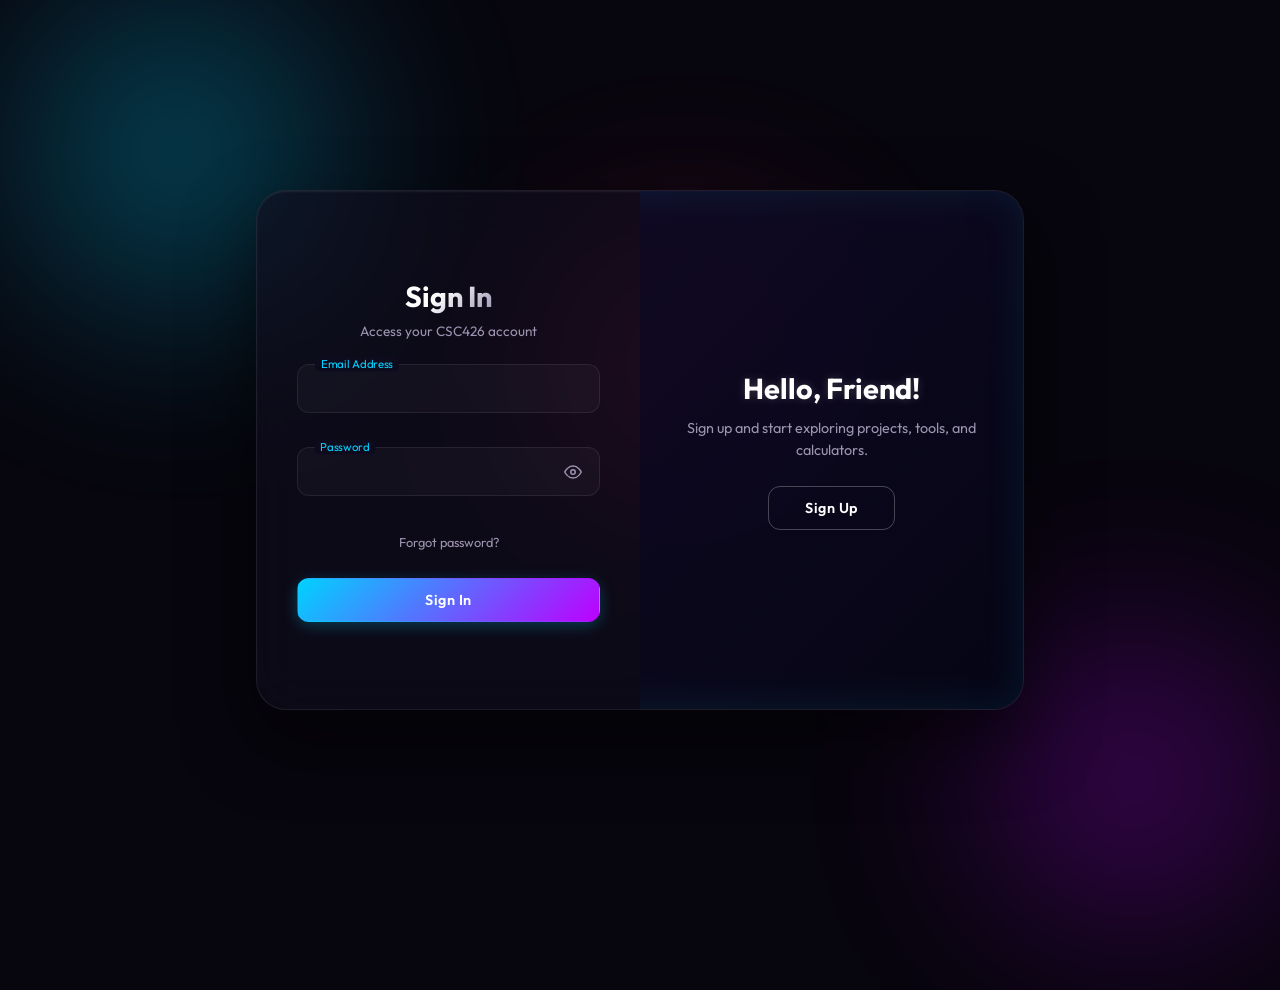
==== auth/index.html @ 29e70bf6 "Reorganize folders and add premium login/signup portal" ====
<!DOCTYPE html>
<html lang="en">
<head>
    <meta charset="UTF-8">
    <meta name="viewport" content="width=device-width, initial-scale=1.0">
    <meta name="description" content="A premium, highly aesthetic Login and Sign Up portal with smooth sliding transitions, client-side validation, and glassmorphic synthwave aesthetics.">
    <title>CSC426 Auth Portal</title>
    <!-- Google Fonts -->
    <link rel="preconnect" href="https://fonts.googleapis.com">
    <link rel="preconnect" href="https://fonts.gstatic.com" crossorigin>
    <link href="https://fonts.googleapis.com/css2?family=Outfit:wght@300;400;500;600;700&display=swap" rel="stylesheet">
    <link rel="stylesheet" href="style.css">
</head>
<body>
    <!-- Background Animated Glow Bubbles -->
    <div class="glow-bubble bubble-1"></div>
    <div class="glow-bubble bubble-2"></div>
    <div class="glow-bubble bubble-3"></div>

    <div class="container" id="container">
        <!-- Sign Up Form Panel -->
        <div class="form-container sign-up-container">
            <form id="signUpForm" novalidate>
                <h1>Create Account</h1>
                <p class="subtitle">Join the CSC426 platform today</p>
                
                <!-- Input Group: Name -->
                <div class="input-group">
                    <input type="text" id="signupName" required autocomplete="name">
                    <label for="signupName">Full Name</label>
                    <span class="error-msg" id="signupNameError"></span>
                </div>
                
                <!-- Input Group: Email -->
                <div class="input-group">
                    <input type="email" id="signupEmail" required autocomplete="email">
                    <label for="signupEmail">Email Address</label>
                    <span class="error-msg" id="signupEmailError"></span>
                </div>
                
                <!-- Input Group: Password -->
                <div class="input-group password-group">
                    <input type="password" id="signupPassword" required autocomplete="new-password">
                    <label for="signupPassword">Password</label>
                    <button type="button" class="toggle-password" aria-label="Toggle password visibility">
                        <!-- Eye Icon -->
                        <svg class="eye-open" width="18" height="18" viewBox="0 0 24 24" fill="none" stroke="currentColor" stroke-width="2" stroke-linecap="round" stroke-linejoin="round"><path d="M1 12s4-8 11-8 11 8 11 8-4 8-11 8-11-8-11-8z"/><circle cx="12" cy="12" r="3"/></svg>
                        <svg class="eye-closed hidden" width="18" height="18" viewBox="0 0 24 24" fill="none" stroke="currentColor" stroke-width="2" stroke-linecap="round" stroke-linejoin="round"><path d="M17.94 17.94A10.07 10.07 0 0 1 12 20c-7 0-11-8-11-8a18.45 18.45 0 0 1 5.06-5.94M9.9 4.24A9.12 9.12 0 0 1 12 4c7 0 11 8 11 8a18.5 18.5 0 0 1-2.16 3.19m-6.72-1.07a3 3 0 1 1-4.24-4.24"/><line x1="1" y1="1" x2="23" y2="23"/></svg>
                    </button>
                    <!-- Password Strength Meter -->
                    <div class="strength-meter">
                        <div class="strength-bar" id="strengthBar"></div>
                    </div>
                    <span class="strength-text" id="strengthText">Password strength</span>
                    <span class="error-msg" id="signupPasswordError"></span>
                </div>

                <!-- Input Group: Confirm Password -->
                <div class="input-group password-group">
                    <input type="password" id="signupConfirmPassword" required autocomplete="new-password">
                    <label for="signupConfirmPassword">Confirm Password</label>
                    <button type="button" class="toggle-password" aria-label="Toggle password visibility">
                        <svg class="eye-open" width="18" height="18" viewBox="0 0 24 24" fill="none" stroke="currentColor" stroke-width="2" stroke-linecap="round" stroke-linejoin="round"><path d="M1 12s4-8 11-8 11 8 11 8-4 8-11 8-11-8-11-8z"/><circle cx="12" cy="12" r="3"/></svg>
                        <svg class="eye-closed hidden" width="18" height="18" viewBox="0 0 24 24" fill="none" stroke="currentColor" stroke-width="2" stroke-linecap="round" stroke-linejoin="round"><path d="M17.94 17.94A10.07 10.07 0 0 1 12 20c-7 0-11-8-11-8a18.45 18.45 0 0 1 5.06-5.94M9.9 4.24A9.12 9.12 0 0 1 12 4c7 0 11 8 11 8a18.5 18.5 0 0 1-2.16 3.19m-6.72-1.07a3 3 0 1 1-4.24-4.24"/><line x1="1" y1="1" x2="23" y2="23"/></svg>
                    </button>
                    <span class="error-msg" id="signupConfirmPasswordError"></span>
                </div>

                <button class="btn btn-primary" type="submit">Sign Up</button>
                <div class="mobile-switch">Already have an account? <span id="mobileToLogin">Sign In</span></div>
            </form>
        </div>

        <!-- Sign In Form Panel -->
        <div class="form-container sign-in-container">
            <form id="signInForm" novalidate>
                <h1>Sign In</h1>
                <p class="subtitle">Access your CSC426 account</p>
                
                <!-- Input Group: Email -->
                <div class="input-group">
                    <input type="email" id="loginEmail" required autocomplete="email">
                    <label for="loginEmail">Email Address</label>
                    <span class="error-msg" id="loginEmailError"></span>
                </div>
                
                <!-- Input Group: Password -->
                <div class="input-group password-group">
                    <input type="password" id="loginPassword" required autocomplete="current-password">
                    <label for="loginPassword">Password</label>
                    <button type="button" class="toggle-password" aria-label="Toggle password visibility">
                        <svg class="eye-open" width="18" height="18" viewBox="0 0 24 24" fill="none" stroke="currentColor" stroke-width="2" stroke-linecap="round" stroke-linejoin="round"><path d="M1 12s4-8 11-8 11 8 11 8-4 8-11 8-11-8-11-8z"/><circle cx="12" cy="12" r="3"/></svg>
                        <svg class="eye-closed hidden" width="18" height="18" viewBox="0 0 24 24" fill="none" stroke="currentColor" stroke-width="2" stroke-linecap="round" stroke-linejoin="round"><path d="M17.94 17.94A10.07 10.07 0 0 1 12 20c-7 0-11-8-11-8a18.45 18.45 0 0 1 5.06-5.94M9.9 4.24A9.12 9.12 0 0 1 12 4c7 0 11 8 11 8a18.5 18.5 0 0 1-2.16 3.19m-6.72-1.07a3 3 0 1 1-4.24-4.24"/><line x1="1" y1="1" x2="23" y2="23"/></svg>
                    </button>
                    <span class="error-msg" id="loginPasswordError"></span>
                </div>

                <a href="#" class="forgot-password">Forgot password?</a>
                <button class="btn btn-primary" type="submit">Sign In</button>
                <div class="mobile-switch">Don't have an account? <span id="mobileToSignUp">Sign Up</span></div>
            </form>
        </div>

        <!-- Overlay Panel Container -->
        <div class="overlay-container">
            <div class="overlay">
                <!-- Overlay Left (Active when signing up is shown) -->
                <div class="overlay-panel overlay-left">
                    <h2>Welcome Back!</h2>
                    <p>Enter your details and continue your journey with the CSC426 platform.</p>
                    <button class="btn btn-ghost" id="signInBtn">Sign In</button>
                </div>
                <!-- Overlay Right (Active when signing in is shown) -->
                <div class="overlay-panel overlay-right">
                    <h2>Hello, Friend!</h2>
                    <p>Sign up and start exploring projects, tools, and calculators.</p>
                    <button class="btn btn-ghost" id="signUpBtn">Sign Up</button>
                </div>
            </div>
        </div>
    </div>

    <!-- Alert Dialog -->
    <div class="alert-dialog" id="alertDialog">
        <div class="alert-box">
            <div class="alert-icon" id="alertIcon"></div>
            <h3 class="alert-title" id="alertTitle">Alert</h3>
            <p class="alert-message" id="alertMessage">Message details go here.</p>
            <button class="btn btn-primary" id="alertCloseBtn">Okay</button>
        </div>
    </div>

    <!-- Scripts -->
    <script src="script.js"></script>
</body>
</html>
---- auth/style.css ----
/* CSS Variables for Premium Aesthetics */
:root {
    --bg-dark: #07050d;
    --card-bg: rgba(18, 14, 30, 0.6);
    --border-color: rgba(255, 255, 255, 0.08);
    --text-primary: #f5f3f7;
    --text-secondary: #9c94b0;

    /* Cyberpunk Glow Palettes */
    --neon-blue: #00d2ff;
    --neon-green: #39ff14;
    --neon-pink: #ff2a74;
    --neon-purple: #bd00ff;
    
    --input-bg: rgba(255, 255, 255, 0.03);
    --input-focus: rgba(0, 210, 255, 0.15);
    
    --font-sans: 'Outfit', -apple-system, BlinkMacSystemFont, sans-serif;
    --transition-speed: 0.6s;
    --easing: cubic-bezier(0.76, 0, 0.24, 1);
}

/* Reset and Base Styles */
* {
    margin: 0;
    padding: 0;
    box-sizing: border-box;
    font-family: var(--font-sans);
    user-select: none;
}

body {
    background-color: var(--bg-dark);
    color: var(--text-primary);
    min-height: 100vh;
    display: flex;
    justify-content: center;
    align-items: center;
    overflow: hidden;
    position: relative;
}

/* Ambient Animated Glow Bubbles */
.glow-bubble {
    position: absolute;
    border-radius: 50%;
    filter: blur(90px);
    opacity: 0.4;
    z-index: 0;
    pointer-events: none;
    animation: drift 25s infinite alternate ease-in-out;
}

.bubble-1 {
    width: 480px;
    height: 480px;
    background: radial-gradient(circle, var(--neon-blue) 0%, transparent 70%);
    top: -10%;
    left: -5%;
}

.bubble-2 {
    width: 420px;
    height: 420px;
    background: radial-gradient(circle, var(--neon-purple) 0%, transparent 70%);
    bottom: -10%;
    right: -5%;
    animation-delay: -5s;
}

.bubble-3 {
    width: 350px;
    height: 350px;
    background: radial-gradient(circle, var(--neon-pink) 0%, transparent 70%);
    bottom: 40%;
    left: 40%;
    animation-delay: -10s;
}

@keyframes drift {
    0% { transform: translate(0, 0) scale(1) rotate(0deg); }
    50% { transform: translate(60px, -60px) scale(1.15) rotate(180deg); }
    100% { transform: translate(-40px, 40px) scale(0.9) rotate(360deg); }
}

/* Main Auth Container */
.container {
    background: var(--card-bg);
    border: 1px solid var(--border-color);
    border-radius: 30px;
    box-shadow: 0 30px 70px rgba(0, 0, 0, 0.5),
                inset 0 1px 2px rgba(255, 255, 255, 0.08);
    backdrop-filter: blur(25px);
    -webkit-backdrop-filter: blur(25px);
    position: relative;
    overflow: hidden;
    width: 768px;
    max-width: 100%;
    min-height: 520px;
    z-index: 10;
}

/* Forms container general layout */
.form-container {
    position: absolute;
    top: 0;
    height: 100%;
    transition: all var(--transition-speed) var(--easing);
}

.sign-in-container {
    left: 0;
    width: 50%;
    z-index: 2;
}

.sign-up-container {
    left: 0;
    width: 50%;
    opacity: 0;
    z-index: 1;
}

/* Active Right Panel Class Shifts (for Toggle state) */
.container.right-panel-active .sign-in-container {
    transform: translateX(100%);
    opacity: 0;
    z-index: 1;
}

.container.right-panel-active .sign-up-container {
    transform: translateX(100%);
    opacity: 1;
    z-index: 5;
    animation: show var(--transition-speed);
}

@keyframes show {
    0%, 49.99% { opacity: 0; z-index: 1; }
    50%, 100% { opacity: 1; z-index: 5; }
}

/* Form Styling */
form {
    background: transparent;
    display: flex;
    flex-direction: column;
    justify-content: center;
    align-items: center;
    padding: 0 40px;
    height: 100%;
    text-align: center;
}

form h1 {
    font-size: 1.8rem;
    font-weight: 700;
    margin-bottom: 8px;
    background: linear-gradient(135deg, #ffffff 40%, var(--text-secondary));
    -webkit-background-clip: text;
    -webkit-text-fill-color: transparent;
}

.subtitle {
    font-size: 0.85rem;
    color: var(--text-secondary);
    margin-bottom: 24px;
}

/* Input Fields & Floating Labels */
.input-group {
    position: relative;
    width: 100%;
    margin-bottom: 16px;
}

.input-group input {
    width: 100%;
    padding: 14px 16px;
    background: var(--input-bg);
    border: 1px solid var(--border-color);
    border-radius: 12px;
    outline: none;
    color: var(--text-primary);
    font-size: 0.95rem;
    transition: all 0.3s ease;
    user-select: text;
}

/* Floating Label Animation */
.input-group label {
    position: absolute;
    left: 16px;
    top: 50%;
    transform: translateY(-50%);
    color: var(--text-secondary);
    pointer-events: none;
    transition: all 0.3s ease;
    font-size: 0.9rem;
}

/* When focused or filled, label floats up */
.input-group input:focus ~ label,
.input-group input:not(:placeholder-shown) ~ label,
.input-group.has-content label {
    top: 0;
    font-size: 0.75rem;
    color: var(--neon-blue);
    background: #0f0b1e;
    padding: 0 6px;
    border-radius: 4px;
    transform: translateY(-50%) scale(0.95);
}

.input-group input:focus {
    border-color: var(--neon-blue);
    box-shadow: 0 0 10px rgba(0, 210, 255, 0.25);
    background: var(--input-focus);
}

/* Toggle Password Visibility Button */
.password-group {
    position: relative;
}

.password-group input {
    padding-right: 48px;
}

.toggle-password {
    position: absolute;
    right: 14px;
    top: 25px; /* Centered relative to input height */
    transform: translateY(-50%);
    background: transparent;
    border: none;
    color: var(--text-secondary);
    cursor: pointer;
    display: flex;
    align-items: center;
    justify-content: center;
    padding: 4px;
    transition: color 0.2s ease;
    z-index: 10;
}

.toggle-password:hover {
    color: var(--text-primary);
}

.hidden {
    display: none !important;
}

/* Error Messages */
.error-msg {
    display: block;
    text-align: left;
    color: var(--neon-pink);
    font-size: 0.75rem;
    margin-top: 4px;
    padding-left: 4px;
    min-height: 14px;
}

/* Password Strength Bar */
.strength-meter {
    height: 4px;
    background: rgba(255, 255, 255, 0.08);
    border-radius: 2px;
    margin-top: 6px;
    overflow: hidden;
    display: none; /* Shown dynamically in JS */
}

.strength-bar {
    height: 100%;
    width: 0;
    border-radius: 2px;
    transition: width 0.4s ease, background-color 0.4s ease;
}

.strength-bar.weak { background-color: var(--neon-pink); }
.strength-bar.medium { background-color: #ffd000; }
.strength-bar.strong { background-color: var(--neon-green); }

.strength-text {
    display: none; /* Shown dynamically */
    font-size: 0.75rem;
    text-align: left;
    color: var(--text-secondary);
    margin-top: 4px;
    padding-left: 4px;
}

.forgot-password {
    color: var(--text-secondary);
    font-size: 0.8rem;
    text-decoration: none;
    margin: 4px 0 20px;
    transition: color 0.2s ease;
}

.forgot-password:hover {
    color: var(--neon-blue);
    text-shadow: 0 0 8px rgba(0, 210, 255, 0.3);
}

/* Button System */
.btn {
    border: 1px solid transparent;
    border-radius: 12px;
    font-size: 0.9rem;
    font-weight: 600;
    padding: 12px 36px;
    cursor: pointer;
    transition: all 0.2s ease;
    outline: none;
    letter-spacing: 0.5px;
}

.btn-primary {
    background: linear-gradient(135deg, var(--neon-blue), var(--neon-purple));
    color: #fff;
    box-shadow: 0 4px 15px rgba(0, 210, 255, 0.25);
    margin-top: 8px;
    width: 100%;
}

.btn-primary:hover {
    background: linear-gradient(135deg, #33dbff, #c933ff);
    box-shadow: 0 6px 20px rgba(0, 210, 255, 0.45);
    transform: translateY(-1px);
}

.btn-primary:active {
    transform: translateY(1px);
}

.btn-ghost {
    background: transparent;
    border-color: rgba(255, 255, 255, 0.25);
    color: #fff;
}

.btn-ghost:hover {
    background: rgba(255, 255, 255, 0.08);
    border-color: #fff;
    box-shadow: 0 0 15px rgba(255, 255, 255, 0.15);
}

/* Sliding Overlay Panel Container */
.overlay-container {
    position: absolute;
    top: 0;
    left: 50%;
    width: 50%;
    height: 100%;
    overflow: hidden;
    transition: transform var(--transition-speed) var(--easing);
    z-index: 100;
}

.container.right-panel-active .overlay-container {
    transform: translateX(-100%);
}

.overlay {
    background: linear-gradient(135deg, rgba(20, 10, 45, 0.8), rgba(5, 5, 20, 0.9));
    color: #fff;
    position: relative;
    left: -100%;
    height: 100%;
    width: 200%;
    transform: translateX(0);
    transition: transform var(--transition-speed) var(--easing);
    box-shadow: inset 0 0 40px rgba(0, 210, 255, 0.1);
}

.container.right-panel-active .overlay {
    transform: translateX(50%);
}

.overlay-panel {
    position: absolute;
    display: flex;
    align-items: center;
    justify-content: center;
    flex-direction: column;
    padding: 0 40px;
    text-align: center;
    top: 0;
    height: 100%;
    width: 50%;
    transform: translateX(0);
    transition: transform var(--transition-speed) var(--easing);
}

.overlay-left {
    transform: translateX(-20%);
}

.container.right-panel-active .overlay-left {
    transform: translateX(0);
}

.overlay-right {
    right: 0;
    transform: translateX(0);
}

.container.right-panel-active .overlay-right {
    transform: translateX(20%);
}

.overlay-panel h2 {
    font-size: 1.8rem;
    font-weight: 700;
    margin-bottom: 12px;
    text-shadow: 0 0 10px rgba(255, 255, 255, 0.2);
}

.overlay-panel p {
    font-size: 0.9rem;
    line-height: 1.5;
    margin-bottom: 24px;
    color: var(--text-secondary);
}

/* Mobile responsive Switch option */
.mobile-switch {
    display: none;
    font-size: 0.85rem;
    color: var(--text-secondary);
    margin-top: 18px;
}

.mobile-switch span {
    color: var(--neon-blue);
    cursor: pointer;
    font-weight: 600;
}

.mobile-switch span:hover {
    text-decoration: underline;
}

/* Premium Alert Dialog */
.alert-dialog {
    position: fixed;
    top: 0;
    left: 0;
    width: 100%;
    height: 100%;
    background: rgba(0, 0, 0, 0.7);
    backdrop-filter: blur(10px);
    -webkit-backdrop-filter: blur(10px);
    z-index: 1000;
    display: flex;
    justify-content: center;
    align-items: center;
    opacity: 0;
    pointer-events: none;
    transition: opacity 0.3s ease;
}

.alert-dialog.show {
    opacity: 1;
    pointer-events: auto;
}

.alert-box {
    background: rgba(22, 17, 36, 0.95);
    border: 1px solid rgba(255, 255, 255, 0.1);
    box-shadow: 0 20px 50px rgba(0, 0, 0, 0.5),
                0 0 20px rgba(0, 210, 255, 0.2);
    border-radius: 20px;
    padding: 30px;
    width: 320px;
    text-align: center;
    transform: scale(0.8);
    transition: transform 0.3s cubic-bezier(0.175, 0.885, 0.32, 1.275);
}

.alert-dialog.show .alert-box {
    transform: scale(1);
}

.alert-icon {
    width: 50px;
    height: 50px;
    margin: 0 auto 16px;
    border-radius: 50%;
    display: flex;
    align-items: center;
    justify-content: center;
}

.alert-icon.success {
    background: rgba(57, 255, 20, 0.1);
    border: 2px solid var(--neon-green);
    color: var(--neon-green);
}

.alert-icon.success::after {
    content: '✓';
    font-size: 1.8rem;
    font-weight: bold;
}

.alert-icon.error {
    background: rgba(255, 42, 116, 0.1);
    border: 2px solid var(--neon-pink);
    color: var(--neon-pink);
}

.alert-icon.error::after {
    content: '✗';
    font-size: 1.8rem;
    font-weight: bold;
}

.alert-title {
    font-size: 1.2rem;
    font-weight: 600;
    margin-bottom: 8px;
    color: #fff;
}

.alert-message {
    font-size: 0.9rem;
    color: var(--text-secondary);
    margin-bottom: 20px;
    line-height: 1.4;
}

.alert-box .btn {
    width: 100%;
}

/* Mobile Responsiveness (Viewports < 768px) */
@media (max-width: 768px) {
    .container {
        width: 340px;
        min-height: 540px;
        padding: 20px 0;
    }
    
    .overlay-container {
        display: none; /* Hide overlay slider on mobile */
    }
    
    .form-container {
        width: 100%;
        position: relative;
        transform: none !important;
        opacity: 1 !important;
        display: none;
    }
    
    /* Toggle states for mobile display */
    .container:not(.right-panel-active) .sign-in-container {
        display: block;
    }
    
    .container.right-panel-active .sign-up-container {
        display: block;
    }
    
    .mobile-switch {
        display: block;
    }
    
    form {
        padding: 0 24px;
    }
    
    form h1 {
        font-size: 1.6rem;
    }
}
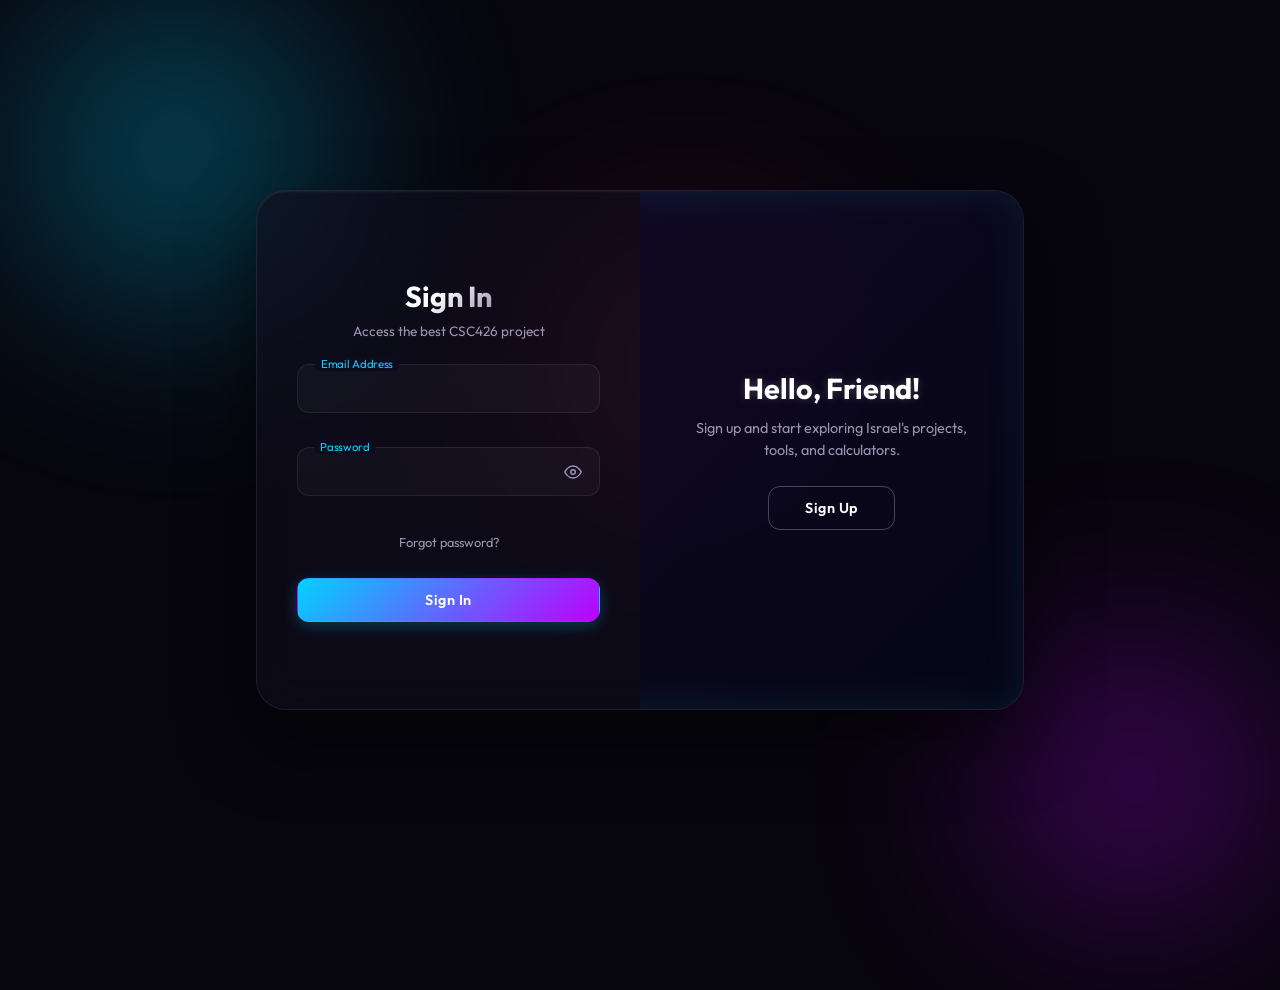
==== commit 9c5aa982: "Updated CSC426" ====
--- a/auth/index.html
+++ b/auth/index.html
@@ -4,7 +4,7 @@
     <meta charset="UTF-8">
     <meta name="viewport" content="width=device-width, initial-scale=1.0">
     <meta name="description" content="A premium, highly aesthetic Login and Sign Up portal with smooth sliding transitions, client-side validation, and glassmorphic synthwave aesthetics.">
-    <title>CSC426 Auth Portal</title>
+    <title>My CSC426 Auth Portal</title>
     <!-- Google Fonts -->
     <link rel="preconnect" href="https://fonts.googleapis.com">
     <link rel="preconnect" href="https://fonts.gstatic.com" crossorigin>
@@ -22,7 +22,7 @@
         <div class="form-container sign-up-container">
             <form id="signUpForm" novalidate>
                 <h1>Create Account</h1>
-                <p class="subtitle">Join the CSC426 platform today</p>
+                <p class="subtitle">Join to explore the best CSC426 platform today</p>
                 
                 <!-- Input Group: Name -->
                 <div class="input-group">
@@ -75,7 +75,7 @@
         <div class="form-container sign-in-container">
             <form id="signInForm" novalidate>
                 <h1>Sign In</h1>
-                <p class="subtitle">Access your CSC426 account</p>
+                <p class="subtitle">Access the best CSC426 project</p>
                 
                 <!-- Input Group: Email -->
                 <div class="input-group">
@@ -107,13 +107,13 @@
                 <!-- Overlay Left (Active when signing up is shown) -->
                 <div class="overlay-panel overlay-left">
                     <h2>Welcome Back!</h2>
-                    <p>Enter your details and continue your journey with the CSC426 platform.</p>
+                    <p>Enter your details and continue your journey with the best CSC426 platform you every see.</p>
                     <button class="btn btn-ghost" id="signInBtn">Sign In</button>
                 </div>
                 <!-- Overlay Right (Active when signing in is shown) -->
                 <div class="overlay-panel overlay-right">
                     <h2>Hello, Friend!</h2>
-                    <p>Sign up and start exploring projects, tools, and calculators.</p>
+                    <p>Sign up and start exploring Israel's projects, tools, and calculators.</p>
                     <button class="btn btn-ghost" id="signUpBtn">Sign Up</button>
                 </div>
             </div>
--- a/auth/style.css
+++ b/auth/style.css
@@ -199,9 +199,11 @@
     font-size: 0.9rem;
 }
 
-/* When focused or filled, label floats up */
+/* When focused, filled, or autofilled, label floats up */
 .input-group input:focus ~ label,
 .input-group input:not(:placeholder-shown) ~ label,
+.input-group input:-webkit-autofill ~ label,
+.input-group input:autofill ~ label,
 .input-group.has-content label {
     top: 0;
     font-size: 0.75rem;
